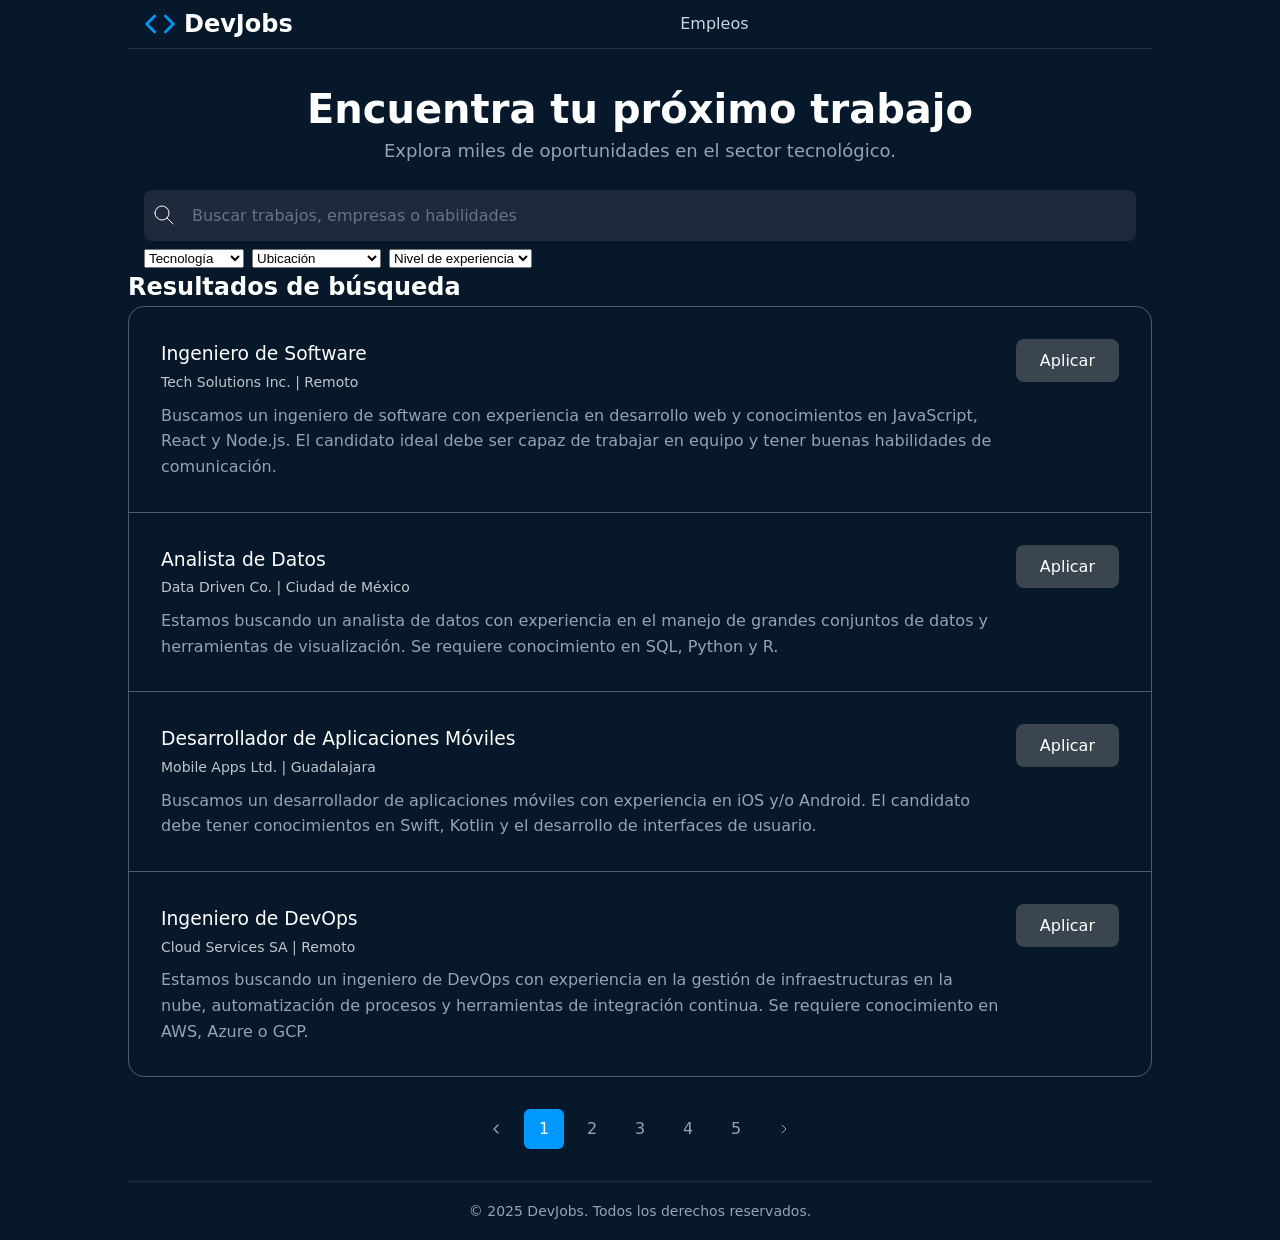
==== 00-html-css/empleos.html @ 39c1dbc4 "actualizar diseño" ====
<!doctype html>
<html lang="en">
  <head>
    <meta charset="UTF-8" />
    <meta name="viewport" content="width=device-width, initial-scale=1.0" />
    <title>DevJobs- Empleos</title>
    <link rel="stylesheet" href="style.css" />
  </head>
  <body>
    <header>
      <h1>
        <svg
          fill="none"
          stroke="currentColor"
          stroke-linecap="round"
          stroke-linejoin="round"
          stroke-width="2"
          viewBox="0 0 24 24"
          xmlns="http://www.w3.org/2000/svg"
        >
          <polyline points="16 18 22 12 16 6"></polyline>
          <polyline points="8 6 2 12 8 18"></polyline>
        </svg>
        DevJobs
      </h1>

      <nav>
        <!-- <a href="">
        Inicio
      </a> -->
        <a href="index.html">Empleos</a>
      </nav>

      <div>
        <devjobs-avatar service="google" username="google.com" size="32">
        </devjobs-avatar>

        <devjobs-avatar service="google" username="netflix.com" size="32">
        </devjobs-avatar>

        <devjobs-avatar service="google" username="vercel.com" size="32">
        </devjobs-avatar>
      </div>
    </header>
    <main>
      <section class="jobs-search">
        <h1>Encuentra tu próximo trabajo</h1>
        <p>Explora miles de oportunidades en el sector tecnológico.</p>

        <form id="empleos-search-form" role="search">
          <div class="search-bar">
            <svg
              xmlns="http://www.w3.org/2000/svg"
              width="24"
              height="24"
              viewBox="0 0 24 24"
              fill="none"
              stroke="currentColor"
              stroke-width="1"
              stroke-linecap="round"
              stroke-linejoin="round"
              class="icon icon-tabler icons-tabler-outline icon-tabler-search"
            >
              <path stroke="none" d="M0 0h24v24H0z" fill="none" />
              <path d="M10 10m-7 0a7 7 0 1 0 14 0a7 7 0 1 0 -14 0" />
              <path d="M21 21l-6 -6" />
            </svg>

            <input
              name="search"
              id="empleos-search-input"
              required
              type="text"
              placeholder="Buscar trabajos, empresas o habilidades"
            />
          </div>

          <div class="search-filters">
            <select name="technology" id="filter-technology">
              <option value="">Tecnología</option>
              <optgroup label="Tecnologías populares">
                <option value="javascript">JavaScript</option>
                <option value="python">Python</option>
                <option value="react">React</option>
                <option value="nodejs">Node.js</option>
              </optgroup>
              <option value="java">Java</option>
              <hr />
              <option value="csharp">C#</option>
              <option value="c">C</option>
              <option value="c++">C++</option>
              <hr />
              <option value="ruby">Ruby</option>
              <option value="php">PHP</option>
            </select>

            <select name="location" id="filter-location">
              <option value="">Ubicación</option>
              <option value="remoto">Remoto</option>
              <option value="cdmx">Ciudad de México</option>
              <option value="guadalajara">Guadalajara</option>
              <option value="monterrey">Monterrey</option>
              <option value="barcelona">Barcelona</option>
            </select>

            <select name="experience-level" id="filter-experience-level">
              <option value="">Nivel de experiencia</option>
              <option value="junior">Junior</option>
              <option value="mid">Mid-level</option>
              <option value="senior">Senior</option>
              <option value="lead">Lead</option>
            </select>
          </div>
        </form>

        <span id="filter-selected-value"></span>
      </section>
    </main>
    <section>
      <h2>Resultados de búsqueda</h2>

      <div class="jobs-listings">
        <article class="article">
          <div>
            <h3>Ingeniero de Software</h3>
            <small>Tech Solutions Inc. | Remoto</small>
            <p>
              Buscamos un ingeniero de software con experiencia en desarrollo
              web y conocimientos en JavaScript, React y Node.js. El candidato
              ideal debe ser capaz de trabajar en equipo y tener buenas
              habilidades de comunicación.
            </p>
          </div>
          <button>Aplicar</button>
        </article>
        <article class="article">
          <div>
            <h3>Analista de Datos</h3>
            <small>Data Driven Co. | Ciudad de México</small>
            <p>
              Estamos buscando un analista de datos con experiencia en el manejo
              de grandes conjuntos de datos y herramientas de visualización. Se
              requiere conocimiento en SQL, Python y R.
            </p>
          </div>
          <button>Aplicar</button>
        </article>
        <article class="article">
          <div>
            <h3>Desarrollador de Aplicaciones Móviles</h3>
            <small>Mobile Apps Ltd. | Guadalajara</small>
            <p>
              Buscamos un desarrollador de aplicaciones móviles con experiencia
              en iOS y/o Android. El candidato debe tener conocimientos en
              Swift, Kotlin y el desarrollo de interfaces de usuario.
            </p>
          </div>
          <button>Aplicar</button>
        </article>
        <article class="article">
          <div>
            <h3>Ingeniero de DevOps</h3>
            <small>Cloud Services SA | Remoto</small>
            <p>
              Estamos buscando un ingeniero de DevOps con experiencia en la
              gestión de infraestructuras en la nube, automatización de procesos
              y herramientas de integración continua. Se requiere conocimiento
              en AWS, Azure o GCP.
            </p>
          </div>
          <button>Aplicar</button>
        </article>
      </div>

      <nav class="pagination">
        <a href="#"
          ><svg
            width="16"
            height="16"
            viewBox="0 0 24 24"
            fill="none"
            stroke="currentColor"
            stroke-width="2"
            stroke-linecap="round"
            stroke-linejoin="round"
          >
            <path stroke="none" d="M0 0h24v24H0z" fill="none" />
            <path d="M15 6l-6 6l6 6" /></svg
        ></a>
        <a class="is-active" href="#">1</a>
        <a href="#">2</a>
        <a href="#">3</a>
        <a href="#">4</a>
        <a href="#">5</a>
        <a href="#"
          ><svg
            width="16"
            height="16"
            viewBox="0 0 24 24"
            fill="none"
            stroke="currentColor"
            stroke-width="1.5"
            stroke-linecap="round"
            stroke-linejoin="round"
            class="icon icon-tabler icons-tabler-outline icon-tabler-chevron-right"
          >
            <path stroke="none" d="M0 0h24v24H0z" fill="none" />
            <path d="M9 6l6 6l-6 6" /></svg
        ></a>
      </nav>
    </section>

    <footer>
      <small>&copy; 2025 DevJobs. Todos los derechos reservados.</small>
    </footer>
  </body>
</html>
---- 00-html-css/style.css ----
* {
  margin: 0;
  padding: 0;
  box-sizing: border-box;
}

:root {
  --primary: #3b4550;
  --primary-dark: #0a3d66;
  --primary-hover: #0d5ba8;
  --primary-light: #09f;
  --background: #06182a;
  --text-primary: #ffffff;
  --text-secondary: #cbd5e1;
  --text-muted: #94a3b8;
  --border: rgba(255, 255, 255, 0.1);
  --card-bg: #1e293b;
  --shadow: rgba(0, 0, 0, 0.3);
  --input-bg: #1e293b;
  --hsla-example: hsla(210, 100%, 56%, 1);
}

@font-face {
  font-family: "Inter Variable";
  font-style: normal;
  font-display: swap;
  font-weight: 100 900;
  src: url(https://cdn.jsdelivr.net/fontsource/fonts/inter:vf@latest/latin-wght-normal.woff2)
    format("woff2-variations");
  unicode-range:
    U+0000-00FF, U+0131, U+0152-0153, U+02BB-02BC, U+02C6, U+02DA, U+02DC,
    U+0304, U+0308, U+0329, U+2000-206F, U+20AC, U+2122, U+2191, U+2193, U+2212,
    U+2215, U+FEFF, U+FFFD;
}

body {
  font-family: system-ui;
  background-color: var(--background);
  color: var(--text-primary);
  min-height: 100vh;
  display: flex;
  flex-direction: column;
  line-height: 1.6;
  width: 80vw;
  margin: auto;
}

/* Títulos principales */
h1 {
  font-size: 1.5rem;
  line-height: 1.2;
  text-wrap: balance;
  display: flex;
  align-items: center;
  gap: 0.5rem;

  svg {
    width: 2rem;
    height: 2rem;
    color: var(--primary-light);
  }
}

h1 + p {
  text-wrap: balance;
  margin-bottom: 2rem;
}

/* Header */
header {
  border-bottom: 1px solid var(--border);
  background: var(--background);
  padding: 0.5rem 1rem;
  display: flex;
  align-items: center;
  justify-content: space-between;
  gap: 2rem;

  h2 {
    font-size: 1.25rem;
    font-weight: 700;
    color: var(--text-primary);
  }
}

/* Navegación del header a otras páginas */
nav {
  align-items: center;
  gap: 1rem;
  display: flex;

  a {
    text-decoration: none;
    color: var(--text-secondary);
    transition: color 0.2s;
    font-weight: 500;

    &:hover,
    &:focus {
      color: var(--primary);
      outline: none;
    }
  }
}

/* Botones del Header */
header div a {
  padding: 0.5rem 1rem;
  border-radius: 0.5rem;
  background-color: #334155;
  color: var(--text-primary);
  display: inline-block;
  font-size: 0.875rem;
  font-weight: 700;
  text-decoration: none;
  /* TODO */
}

/* Hero */
main > section:nth-child(1) {
  height: 500px;
  text-align: center;
  display: flex;
  flex-direction: column;
  justify-content: center;
  align-items: center;

  h1 {
    padding-top: 36px;
  }

  & > img {
    position: absolute;
    width: 100%;
    height: 100%;
    object-fit: cover;
    z-index: -1;
    left: 0;
    right: 0;
    mask-image: linear-gradient(
      to bottom,
      rgba(16, 25, 34, 1) 5%,
      rgba(16, 25, 34, 0) 80%
    );
  }
}

/* Formulario de Búsqueda */
form {
  max-width: 42rem;
  width: 100%;
  margin: 0 auto;
  padding-inline: 1rem;
}

form > div {
  display: flex;
  align-items: center;
  background-color: var(--input-bg);
  border-radius: 0.5rem;
  box-shadow: 0 10px 15px -3px var(--shadow);
  padding: 0.5rem;
  gap: 0.5rem;
}

form span {
  padding-left: 0.75rem;
  color: var(--text-muted);
  display: flex;
  align-items: center;
  flex-shrink: 0;
}

form input[type="text"] {
  flex: 1;
  background: transparent;
  border: none;
  outline: none;
  color: var(--text-primary);
  padding: 0.75rem 0.5rem;
  font-size: 1rem;
  font-family: inherit;
}

form input[type="text"]::placeholder {
  color: #64748b;
}

button {
  padding: 0.75rem 1.5rem;
  border-radius: 0.5rem;
  background-color: var(--primary);
  color: white;
  font-weight: 400;
  border: none;
  cursor: pointer;
  transition: all 0.2s;
  font-family: inherit;
  font-size: 1rem;
  white-space: nowrap;

  &:hover, /* pseudo-clase que significa que el ratón está encima */
  &:focus {
    /* pseudo-clase que significa que el elemento tiene el foco */
    background-color: var(--primary-hover);
    outline: 2px solid white;
    outline-offset: 2px;
  }

  &:active {
    transform: scale(0.9);
  }

  &:disabled {
    opacity: 0.5;
    pointer-events: none;
  }
}

/* Features Section */
main > section:nth-child(2) {
  padding-inline: 1rem;
  background-color: var(--background);
  padding-top: 2rem;

  & > header {
    gap: 2px;
    flex-direction: column;

    h2 {
      margin-bottom: 0;
    }

    p {
      opacity: 0.75;
    }
  }

  & > div {
    max-width: 1280px;
    margin: 0 auto;
  }
}

main > section:nth-child(2) h2 {
  font-size: 1.875rem;
  font-weight: 700;
  color: var(--text-primary);
  margin-bottom: 1rem;
}

main > section:nth-child(2) > div > div:first-child > p {
  font-size: 1.125rem;
  color: var(--text-muted);
  max-width: 42rem;
  margin: 0 auto;
}

/* Grid de Features */
/* main > section:nth-child(2) footer {
  display: grid;
  grid-template-columns: repeat(auto-fit, minmax(280px, 1fr));
  gap: 16px;
} */

.sectionCard:nth-child(2) footer {
  display: grid;
  grid-template-columns: repeat(auto-fit, minmax(280px, 1fr));
  gap: 16px;
}

/* Feature Cards */
/* article {
  background-color: var(--card-bg);
  padding: 2rem;
  margin-bottom: 16px;
  border-radius: 0.5rem;
  box-shadow: 0px 1px 3px 0 var(--shadow);

  svg {
    color: var(--primary-light);
    background: rgba(0, 153, 255, 0.3);
    border-radius: 9999px;
    width: 64px;
    height: 64px;
    padding: 16px;
  }

  h3 {
    font-weight: 500;
  }

  p {
    color: var(--text-muted);
  }
} */

/* Footer */
footer {
  background-color: var(--background);
  border-top: 1px solid var(--border);
  text-align: center;
  padding: 16px;

  small {
    color: var(--text-muted);
    font-size: 0.875rem;
  }
}

article {
  background-color: var(--card-bg);
  padding: 2rem;
  margin-bottom: 16px;
  border-radius: 0.5rem;
  box-shadow: 0px 1px 3px 0px rgba(0, 0, 0, 0.5);

  svg {
    color: var(--primary-light);
    background: rgba(0, 153, 255, 0.3);
    width: 64px;
    height: 64px;
    border-radius: 100%;
    padding: 16px;
  }

  p {
    color: var(--text-muted);
  }

  h3 {
    font-weight: 500;
  }
}

.jobs-search {
  margin: 0;
  padding: 0;
  height: auto !important;

  h1 {
    font-size: 2.5rem;
    margin-bottom: 0.25rem;
  }

  p {
    font-size: 1.125rem;
    color: var(--text-muted);
    margin-bottom: 1.5rem;
  }

  .search-bar {
    background: var(--input-bg);
    padding: 0.25rem 0.5rem;
  }

  .search-filters {
    display: flex;
    flex-wrap: wrap;
    margin-top: 0.5rem;
  }

  form {
    width: 100%;
    max-width: 1280px;
  }

  form div {
    background: none;
    box-shadow: none;
    padding: 0;
  }
}

.jobs-listings {
  border: 1px solid rgba(255, 255, 255, 0.3);
  border-radius: 1rem;

  .article {
    background: none;
    box-shadow: none;
    border-radius: 0;
    border-bottom: 1px solid rgba(255, 255, 255, 0.3);
    margin: 0;

    display: flex; /* valor original */
    align-items: start;
    gap: 1rem;

    &.is-hidden {
      display: none;
    }

    small {
      font-size: 0.875rem;
      opacity: 0.75;
    }

    p {
      margin-top: 0.5rem;
    }

    &:last-child {
      border-bottom: none;
    }
  }
}

.pagination {
  display: flex;
  justify-content: center;
  gap: 0.5rem;
  margin-block: 2rem;

  a {
    display: flex;
    align-items: center;
    justify-content: center;
    width: 2.5rem;
    height: 2.5rem;
    text-decoration: none;
    color: var(--text-muted);
    border-radius: 0.375rem;
    transition: all 0.3s;

    &:hover,
    &:focus {
      background-color: #fff;
    }

    &:active {
      transform: scale(0.9);
    }

    &.is-active {
      background-color: var(--primary-light);
      color: white;
      pointer-events: none;
    }
  }
}
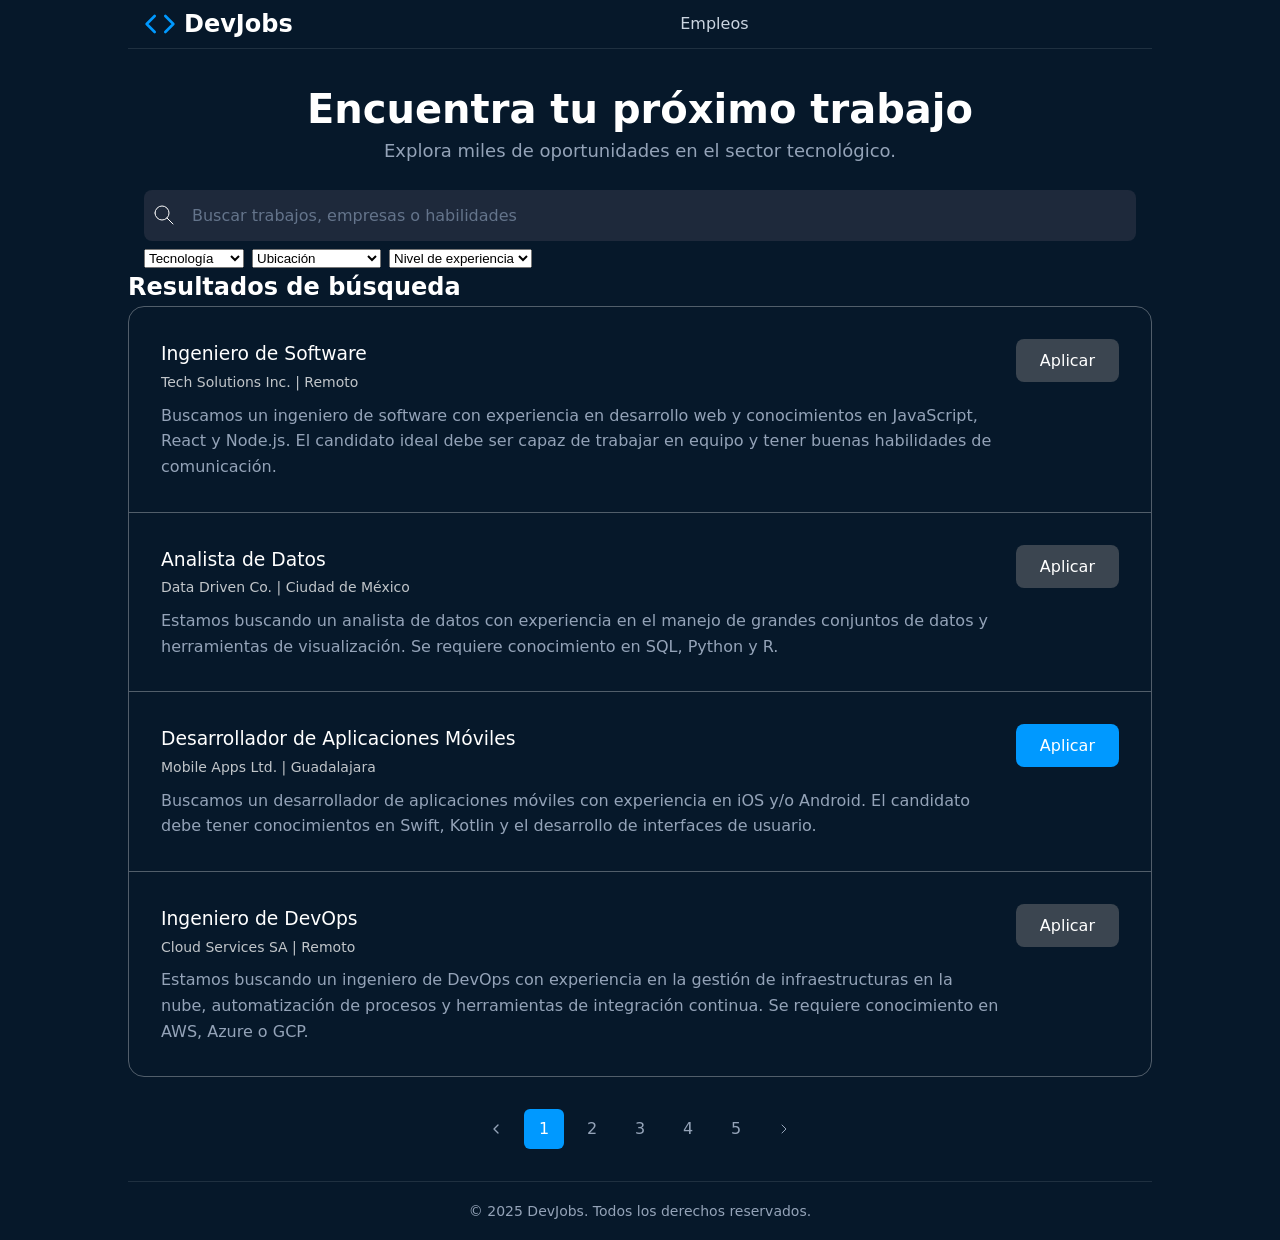
==== commit 61588ddc: "javasrcipt part2" ====
--- a/00-html-css/empleos.html
+++ b/00-html-css/empleos.html
@@ -155,7 +155,7 @@
               Swift, Kotlin y el desarrollo de interfaces de usuario.
             </p>
           </div>
-          <button>Aplicar</button>
+          <button id="boton-importante">Aplicar</button>
         </article>
         <article class="article">
           <div>
--- a/00-html-css/style.css
+++ b/00-html-css/style.css
@@ -439,3 +439,7 @@
     }
   }
 }
+
+#boton-importante {
+  background: #09f;
+}
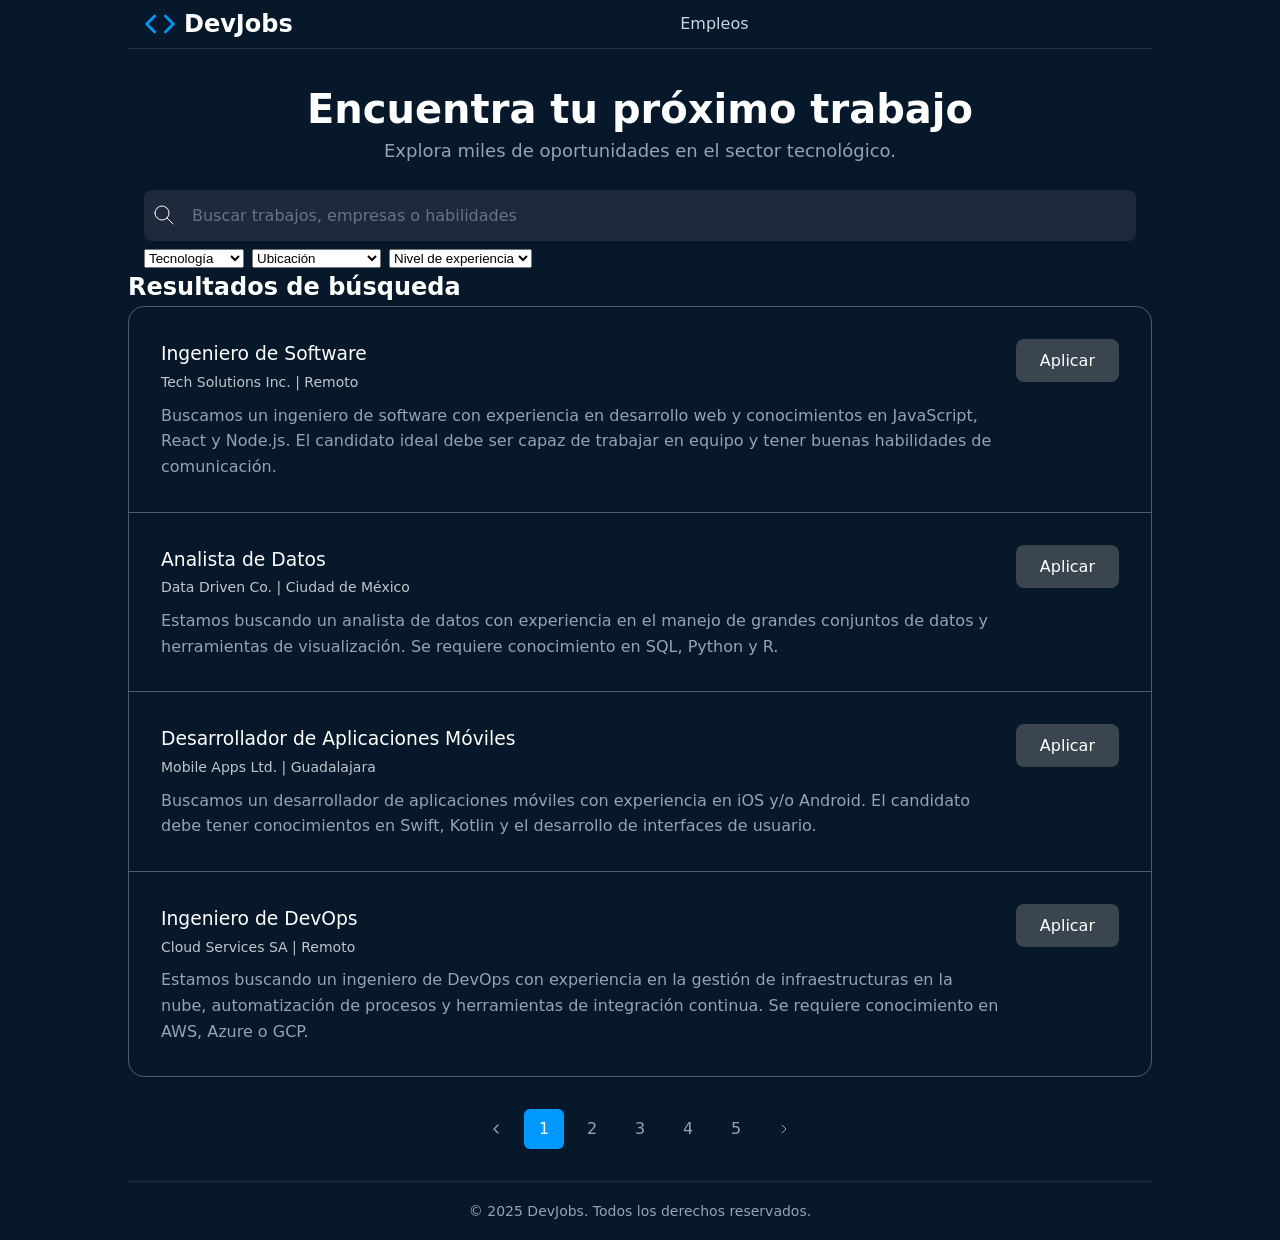
==== commit 7edc422c: "subir cosas del viernes" ====
--- a/00-html-css/empleos.html
+++ b/00-html-css/empleos.html
@@ -5,6 +5,7 @@
     <meta name="viewport" content="width=device-width, initial-scale=1.0" />
     <title>DevJobs- Empleos</title>
     <link rel="stylesheet" href="style.css" />
+    <script type="module" src="scripst.js"></script>
   </head>
   <body>
     <header>
@@ -131,7 +132,7 @@
               habilidades de comunicación.
             </p>
           </div>
-          <button>Aplicar</button>
+          <button class="button-apply-job">Aplicar</button>
         </article>
         <article class="article">
           <div>
@@ -143,7 +144,7 @@
               requiere conocimiento en SQL, Python y R.
             </p>
           </div>
-          <button>Aplicar</button>
+          <button class="button-apply-job">Aplicar</button>
         </article>
         <article class="article">
           <div>
@@ -155,7 +156,9 @@
               Swift, Kotlin y el desarrollo de interfaces de usuario.
             </p>
           </div>
-          <button id="boton-importante">Aplicar</button>
+          <button id="boton-importante" class="button-apply-job">
+            Aplicar
+          </button>
         </article>
         <article class="article">
           <div>
@@ -168,7 +171,7 @@
               en AWS, Azure o GCP.
             </p>
           </div>
-          <button>Aplicar</button>
+          <button class="button-apply-job">Aplicar</button>
         </article>
       </div>
 
--- a/00-html-css/style.css
+++ b/00-html-css/style.css
@@ -440,6 +440,13 @@
   }
 }
 
-#boton-importante {
+/* #boton-importante {
   background: #09f;
-}
+} */
+
+.button-apply-job {
+  &.ispplied {
+    background: #4caf50;
+    pointer-events: none;
+  }
+}
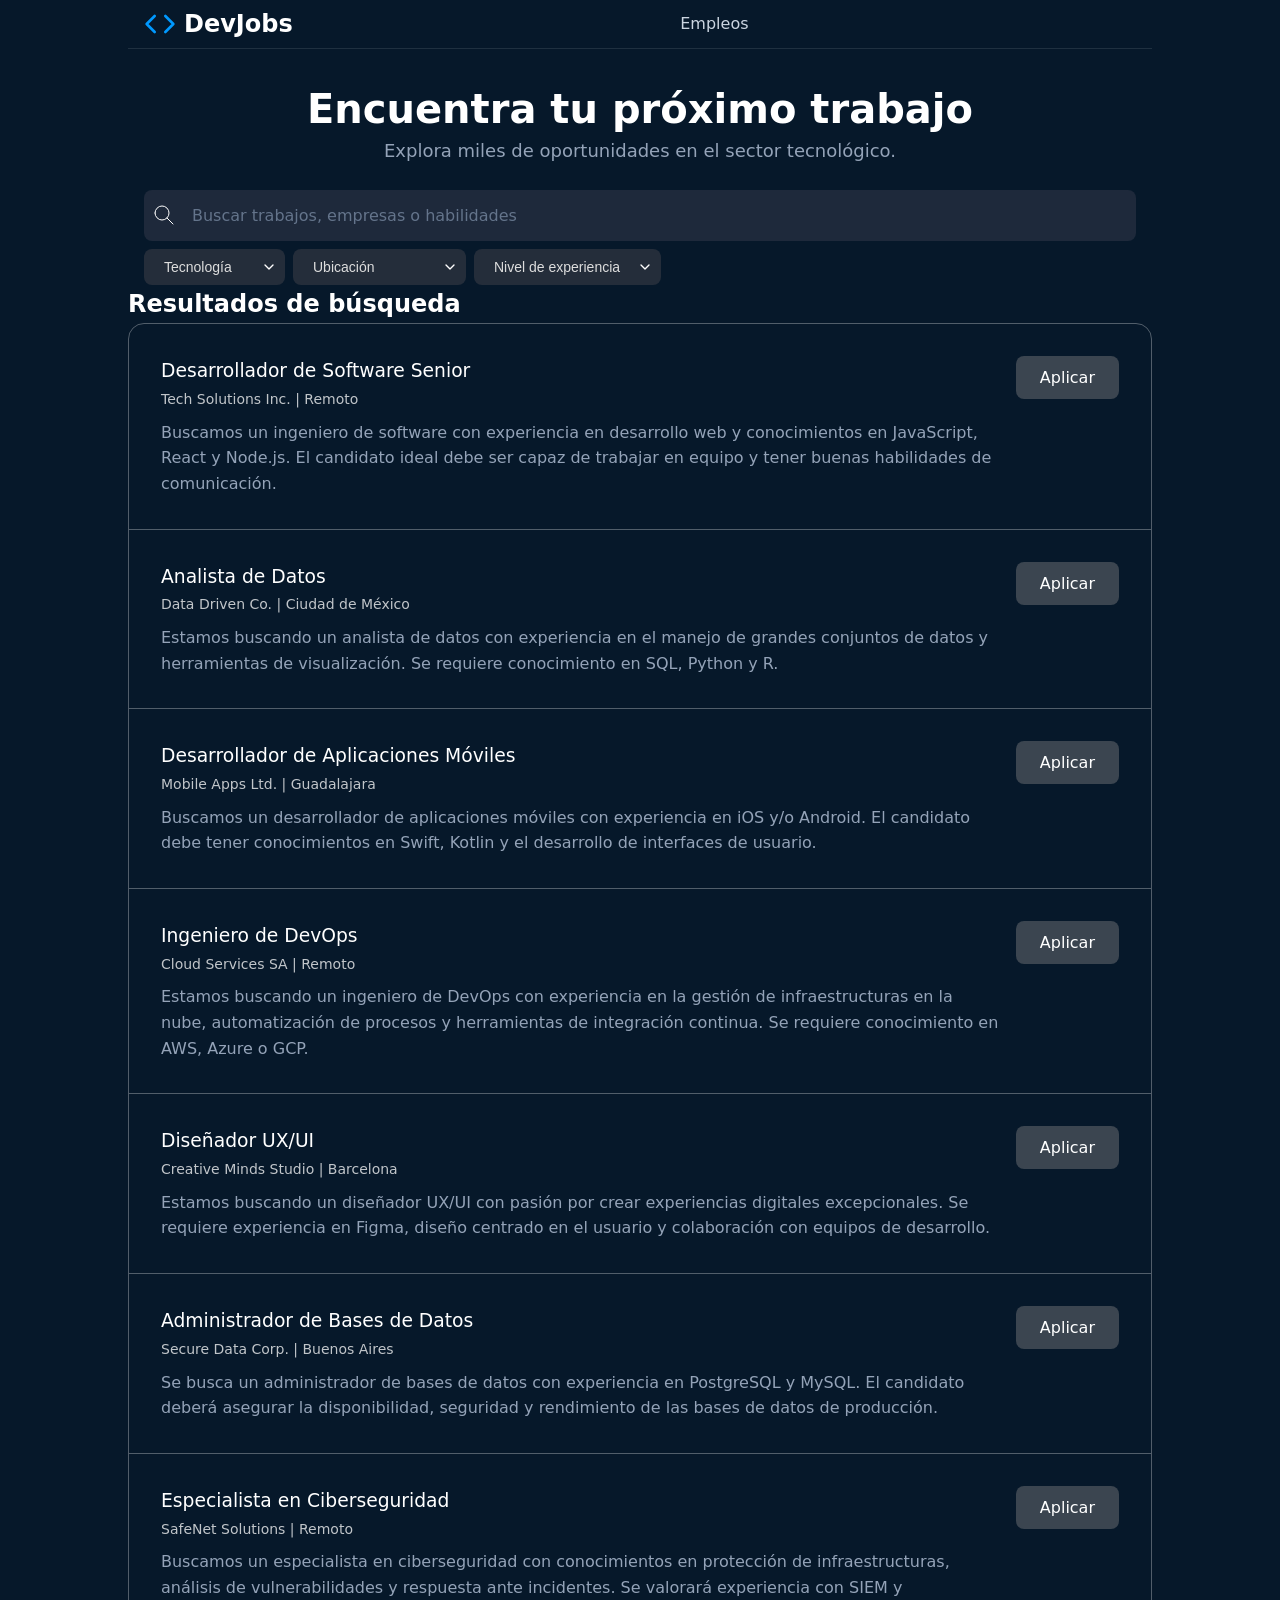
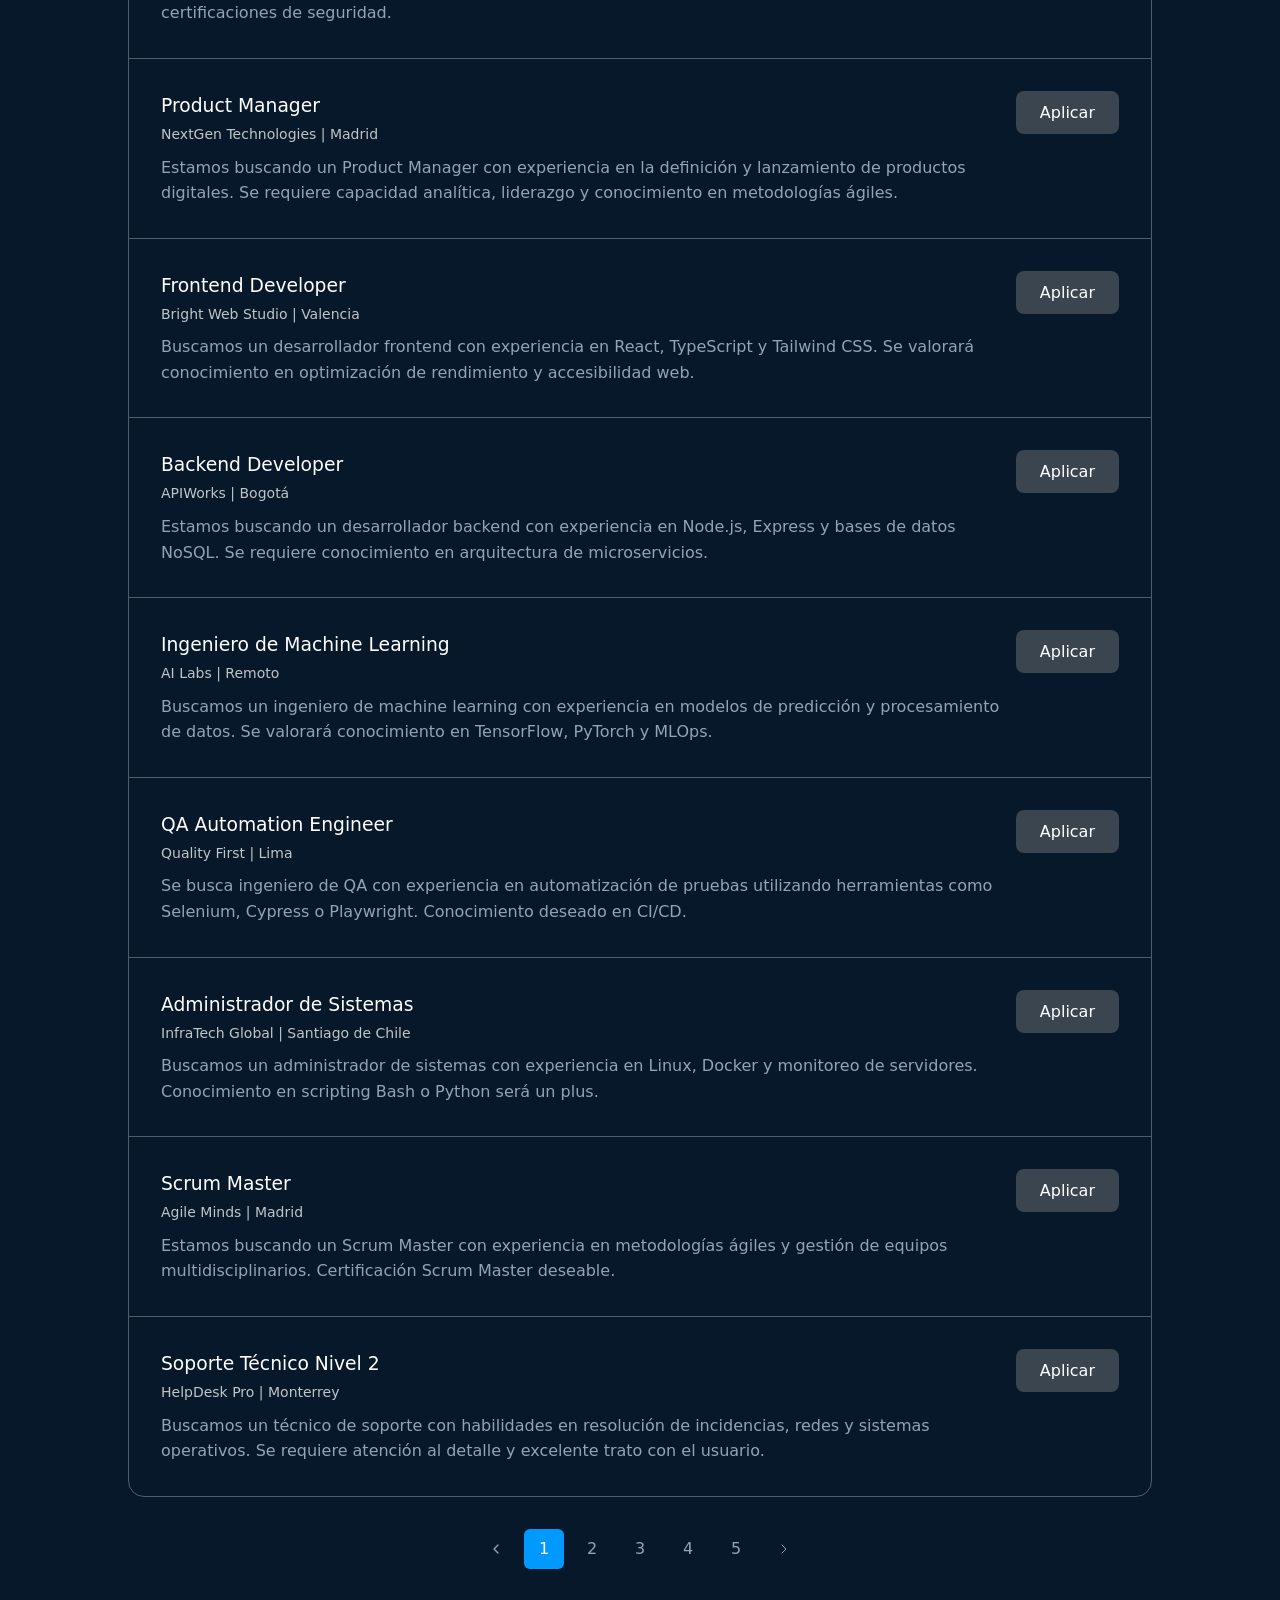
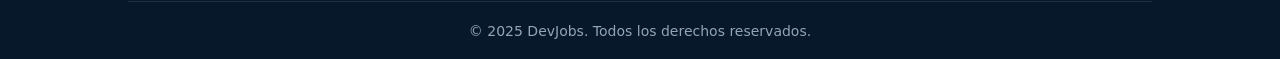
==== commit 14cd3c85: "javascript par 3" ====
--- a/00-html-css/empleos.html
+++ b/00-html-css/empleos.html
@@ -121,7 +121,7 @@
       <h2>Resultados de búsqueda</h2>
 
       <div class="jobs-listings">
-        <article class="article">
+        <!-- <article class="jobs-listings-card" data-modalidad="remoto">
           <div>
             <h3>Ingeniero de Software</h3>
             <small>Tech Solutions Inc. | Remoto</small>
@@ -134,7 +134,7 @@
           </div>
           <button class="button-apply-job">Aplicar</button>
         </article>
-        <article class="article">
+        <article class="jobs-listings-card" data-modalidad="cdmx">
           <div>
             <h3>Analista de Datos</h3>
             <small>Data Driven Co. | Ciudad de México</small>
@@ -146,7 +146,7 @@
           </div>
           <button class="button-apply-job">Aplicar</button>
         </article>
-        <article class="article">
+        <article class="jobs-listings-card" data-modalidad="guadalajara">
           <div>
             <h3>Desarrollador de Aplicaciones Móviles</h3>
             <small>Mobile Apps Ltd. | Guadalajara</small>
@@ -160,7 +160,7 @@
             Aplicar
           </button>
         </article>
-        <article class="article">
+        <article class="jobs-listings-card" data-modalidad="remoto">
           <div>
             <h3>Ingeniero de DevOps</h3>
             <small>Cloud Services SA | Remoto</small>
@@ -172,7 +172,7 @@
             </p>
           </div>
           <button class="button-apply-job">Aplicar</button>
-        </article>
+        </article> -->
       </div>
 
       <nav class="pagination">
--- a/00-html-css/style.css
+++ b/00-html-css/style.css
@@ -45,6 +45,32 @@
   margin: auto;
 }
 
+select {
+  padding: 0.625rem 1.25rem;
+  background-color: #242d3a;
+  border: 0;
+  border-radius: 0.5rem;
+  font-size: 0.875rem;
+  color: #ddd;
+  cursor: pointer;
+  transition: all 0.2s;
+  appearance: none;
+  background-image: url("data:image/svg+xml,%3Csvg xmlns='http://www.w3.org/2000/svg' width='16' height='16' viewBox='0 0 24 24' fill='none' stroke='white' stroke-width='2' stroke-linecap='round' stroke-linejoin='round'%3E%3Cpolyline points='6 9 12 15 18 9'/%3E%3C/svg%3E");
+  background-repeat: no-repeat;
+  background-position: right 0.5rem center;
+  padding-right: 2.5rem;
+
+  &:hover {
+    background-color: var(--primary-hover);
+    color: white;
+  }
+
+  &:focus {
+    outline: 2px solid #1173d4;
+    outline-offset: 2px;
+  }
+}
+
 /* Títulos principales */
 h1 {
   font-size: 1.5rem;
@@ -376,7 +402,7 @@
   border: 1px solid rgba(255, 255, 255, 0.3);
   border-radius: 1rem;
 
-  .article {
+  .job-listing-card {
     background: none;
     box-shadow: none;
     border-radius: 0;
@@ -384,6 +410,7 @@
     margin: 0;
 
     display: flex; /* valor original */
+    justify-content: space-between;
     align-items: start;
     gap: 1rem;
 
@@ -450,3 +477,61 @@
     pointer-events: none;
   }
 }
+
+.jobs-oferta {
+  padding-left: 5rem;
+  margin-top: 2rem;
+}
+
+.jobs-oferta > .oferta-header {
+  display: flex;
+  justify-content: space-between;
+
+  div {
+    display: flex;
+    flex-direction: column;
+  }
+
+  h1 {
+    font-size: 2.5rem;
+  }
+
+  p {
+    color: #718096;
+  }
+}
+
+.oferta-contenido {
+  color: var(--text-secondary);
+  h2 {
+    padding: 1.5rem 0 0.5rem 0;
+    color: #fff;
+  }
+  p {
+    line-height: 1.625;
+  }
+
+  ul {
+    list-style-type: none;
+  }
+
+  li {
+    padding: 0.5rem;
+    display: flex;
+  }
+  svg {
+    padding: 0 0.5rem 0 0;
+  }
+}
+
+.oferta-aplicar {
+  width: 100%;
+  margin: 4rem 0;
+  display: flex;
+  justify-content: flex-end;
+}
+
+/* .oferta-contenido:nth-child(1) {
+  display: flex;
+  flex-direction: column;
+} */
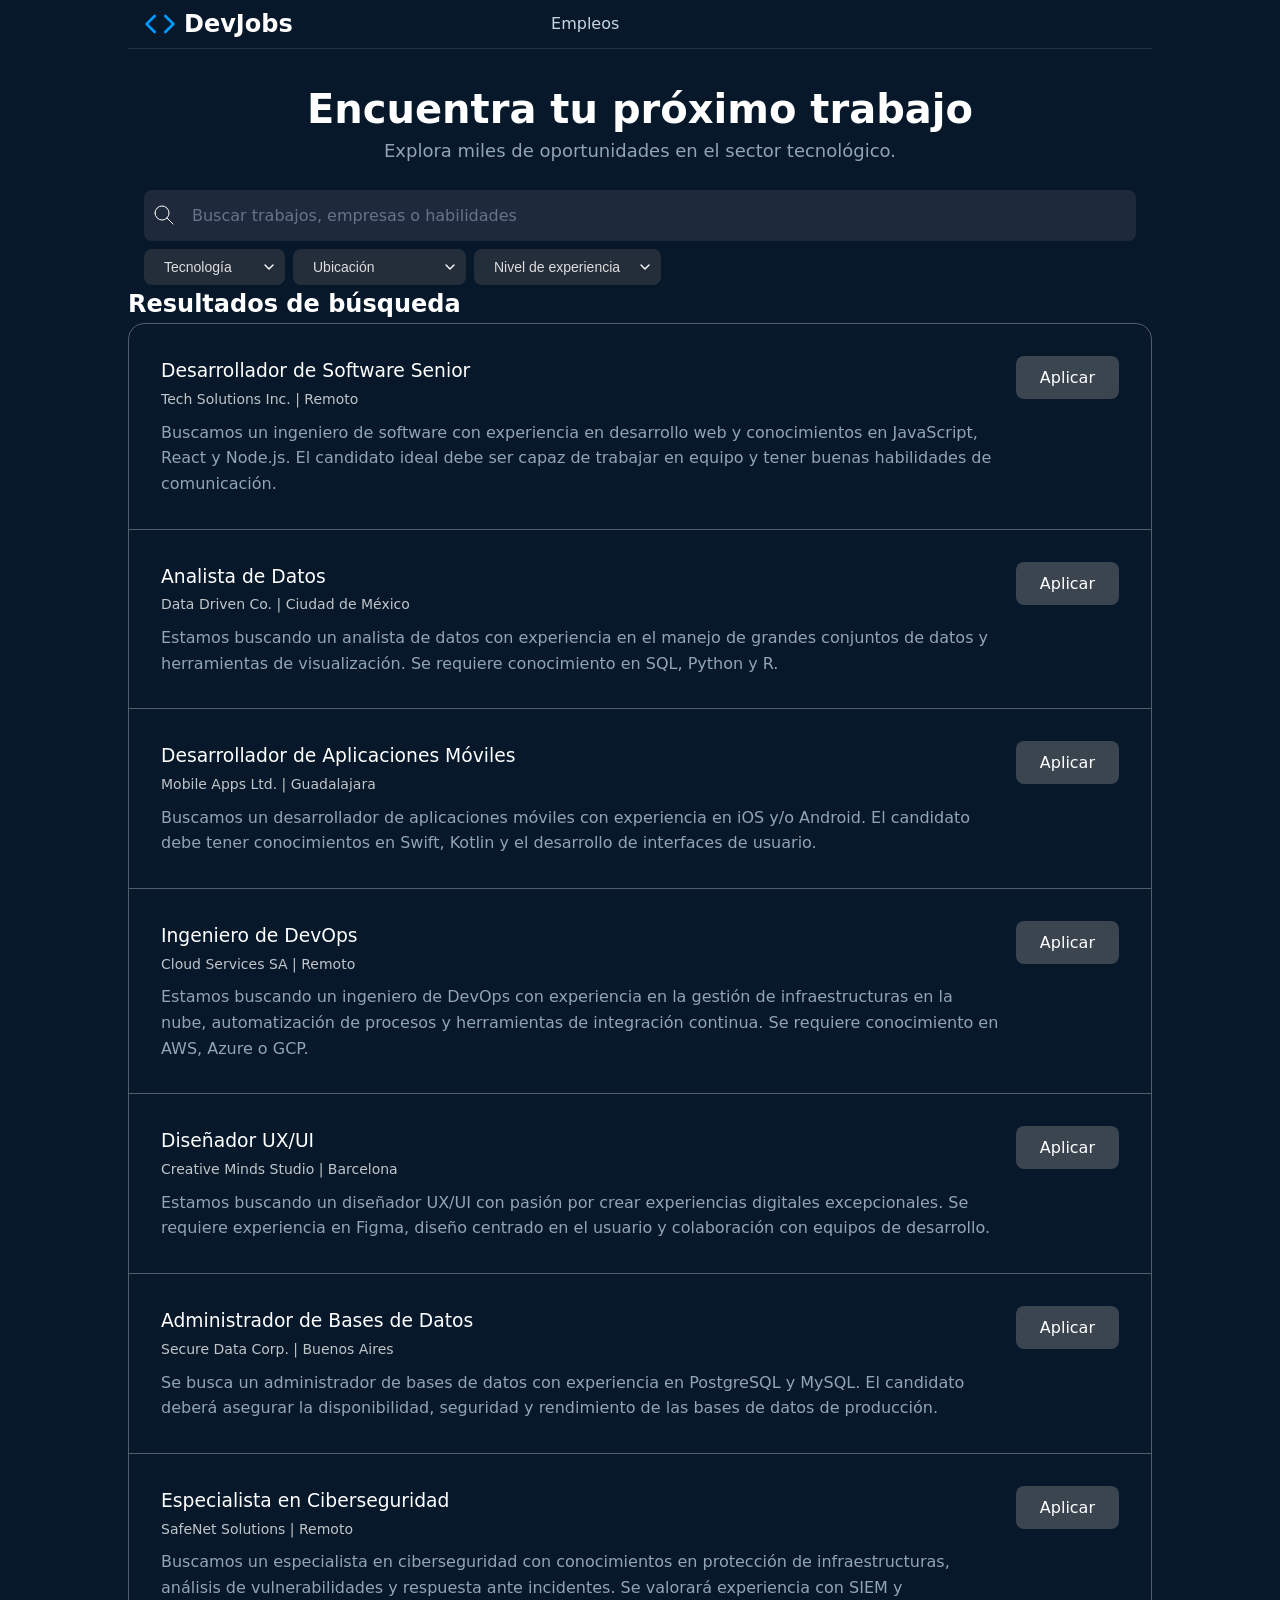
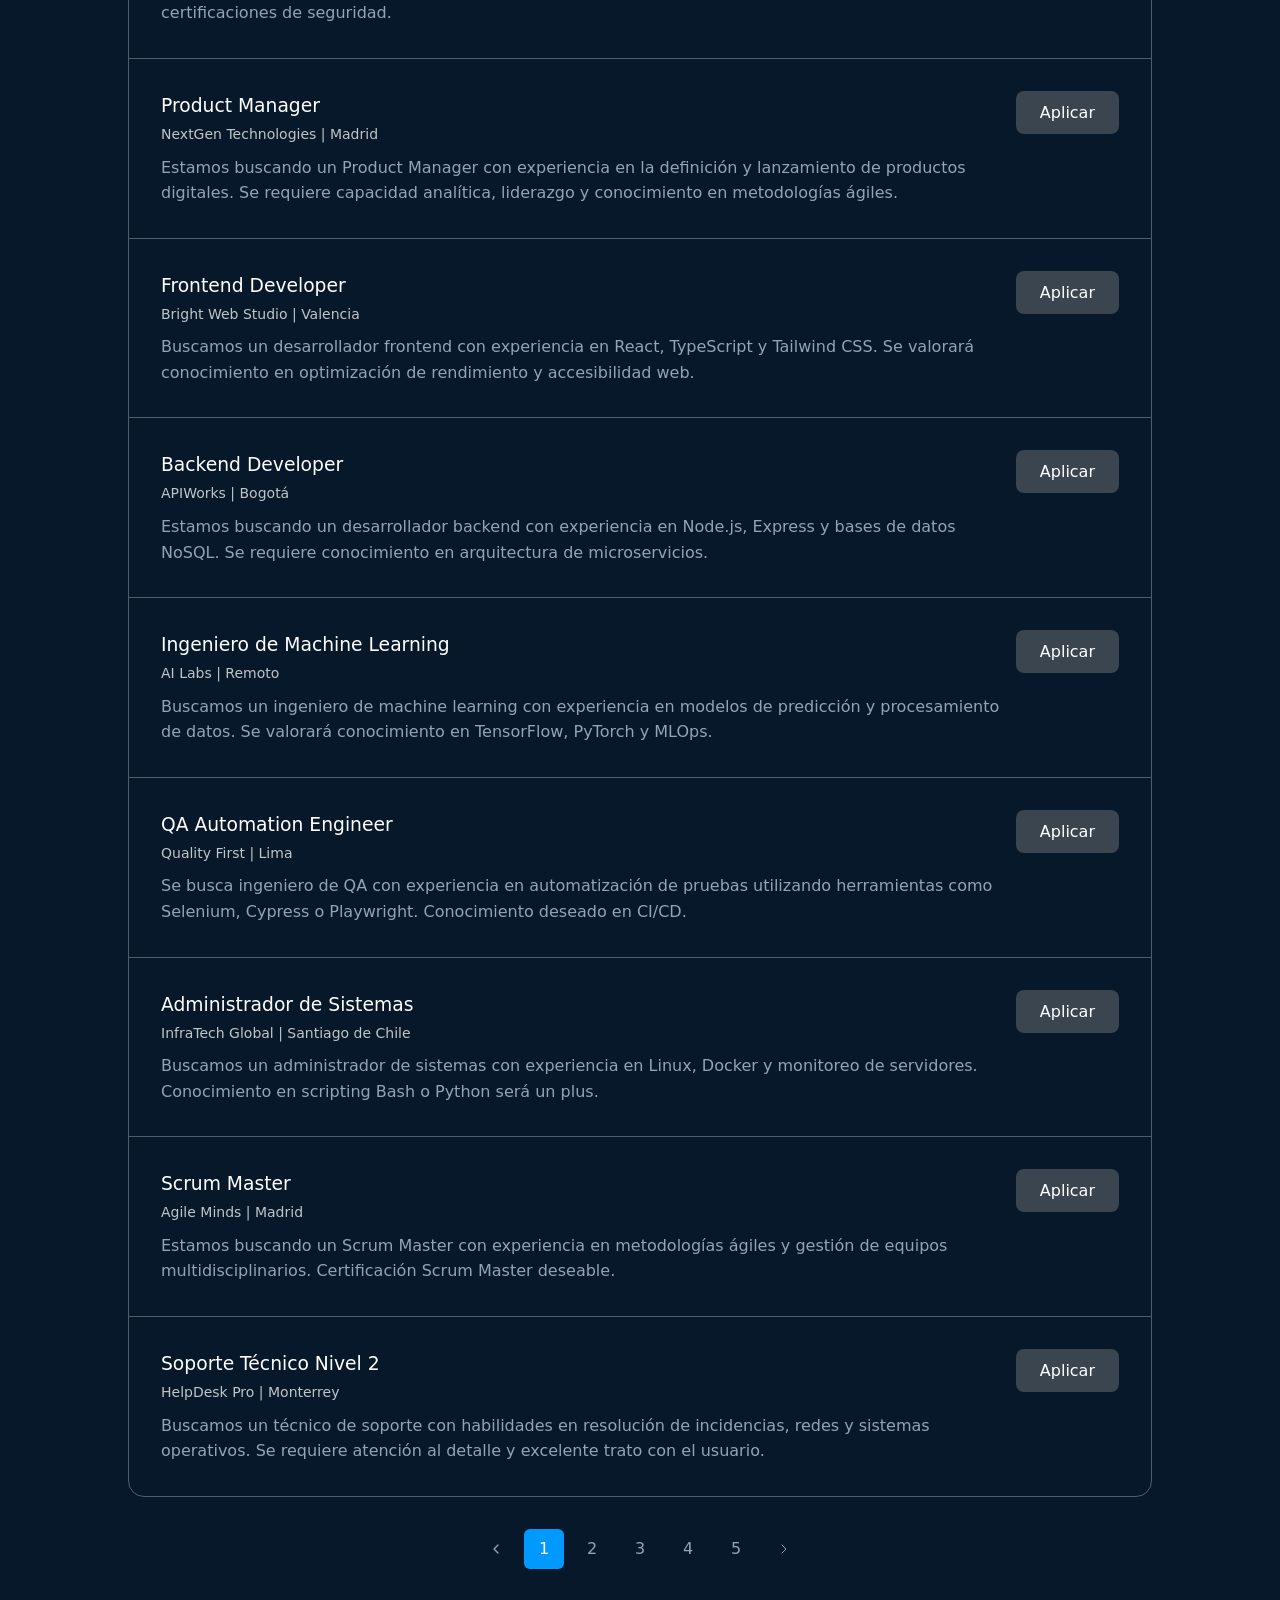
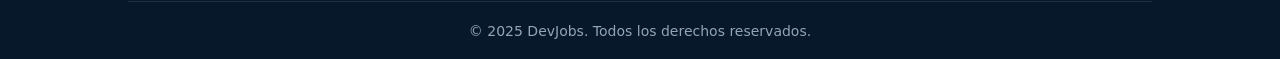
==== commit 2f37b60f: "comenzamos con react" ====
--- a/00-html-css/empleos.html
+++ b/00-html-css/empleos.html
@@ -31,6 +31,17 @@
       </a> -->
         <a href="index.html">Empleos</a>
       </nav>
+
+      <div>
+        <devjobs-avatar service="google" username="google.com" size="32">
+        </devjobs-avatar>
+
+        <devjobs-avatar service="google" username="netflix.com" size="32">
+        </devjobs-avatar>
+
+        <devjobs-avatar service="google" username="vercel.com" size="32">
+        </devjobs-avatar>
+      </div>
 
       <div>
         <devjobs-avatar service="google" username="google.com" size="32">
